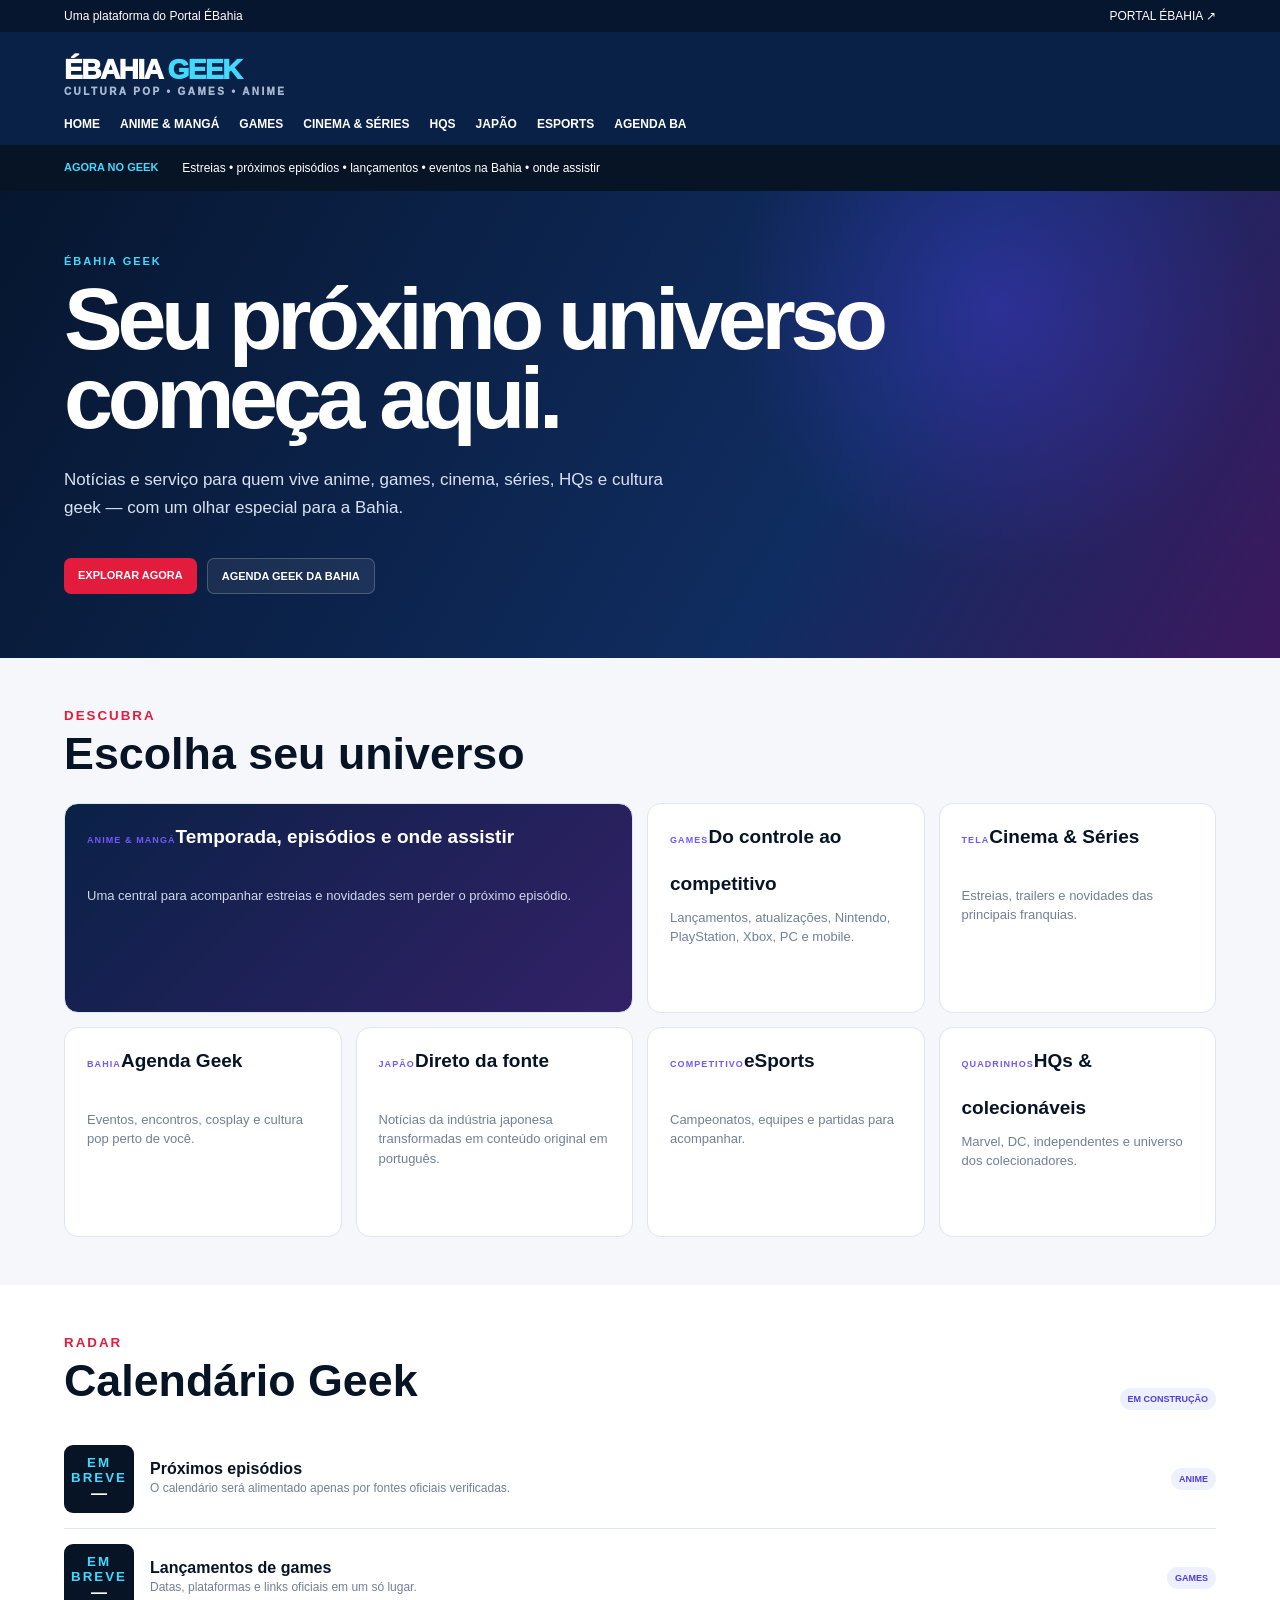
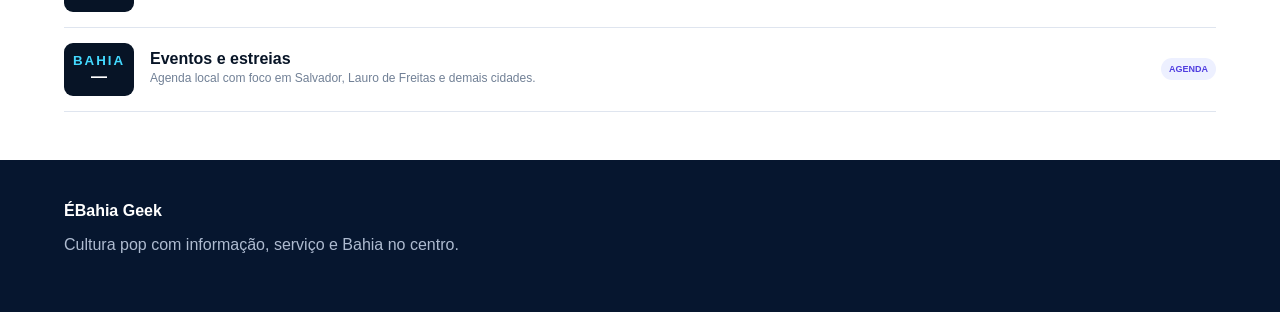
==== index.html @ 14f8c849 "Cria home do ÉBahia Geek" ====
<!doctype html><html lang="pt-BR"><head><meta charset="utf-8"><meta name="viewport" content="width=device-width,initial-scale=1"><meta name="theme-color" content="#0a2147"><title>ÉBahia Geek | Cultura pop, games, anime e tecnologia</title><meta name="description" content="ÉBahia Geek: anime, mangá, games, cinema, séries, HQs, cultura japonesa, eSports e agenda geek na Bahia."><link rel="stylesheet" href="assets/style.css"></head><body><div class="top"><span>Uma plataforma do Portal ÉBahia</span><a href="https://portalebahia.wordpress.com/">PORTAL ÉBAHIA ↗</a></div><header class="head"><a class="brand" href="./">ÉBAHIA <i>GEEK</i><span>CULTURA POP • GAMES • ANIME</span></a><nav class="nav"><a href="./">Home</a><a href="anime/">Anime & Mangá</a><a href="games/">Games</a><a href="cinema/">Cinema & Séries</a><a href="hqs/">HQs</a><a href="japao/">Japão</a><a href="esports/">eSports</a><a href="agenda/">Agenda BA</a></nav></header><div class="strip"><b>AGORA NO GEEK</b><span>Estreias • próximos episódios • lançamentos • eventos na Bahia • onde assistir</span></div><main><section class="hero"><span class="eyebrow">ÉBAHIA GEEK</span><h1>Seu próximo universo começa aqui.</h1><p>Notícias e serviço para quem vive anime, games, cinema, séries, HQs e cultura geek — com um olhar especial para a Bahia.</p><div class="actions"><a class="btn" href="#agora">EXPLORAR AGORA</a><a class="btn alt" href="agenda/">AGENDA GEEK DA BAHIA</a></div></section><section class="section" id="agora"><div class="section-head"><div><small>DESCUBRA</small><h2>Escolha seu universo</h2></div></div><div class="grid"><a class="card feature" href="anime/"><span class="tag">ANIME & MANGÁ</span><b>Temporada, episódios e onde assistir</b><p>Uma central para acompanhar estreias e novidades sem perder o próximo episódio.</p></a><a class="card" href="games/"><span class="tag">GAMES</span><b>Do controle ao competitivo</b><p>Lançamentos, atualizações, Nintendo, PlayStation, Xbox, PC e mobile.</p></a><a class="card" href="cinema/"><span class="tag">TELA</span><b>Cinema & Séries</b><p>Estreias, trailers e novidades das principais franquias.</p></a><a class="card" href="agenda/"><span class="tag">BAHIA</span><b>Agenda Geek</b><p>Eventos, encontros, cosplay e cultura pop perto de você.</p></a><a class="card" href="japao/"><span class="tag">JAPÃO</span><b>Direto da fonte</b><p>Notícias da indústria japonesa transformadas em conteúdo original em português.</p></a><a class="card" href="esports/"><span class="tag">COMPETITIVO</span><b>eSports</b><p>Campeonatos, equipes e partidas para acompanhar.</p></a><a class="card" href="hqs/"><span class="tag">QUADRINHOS</span><b>HQs & colecionáveis</b><p>Marvel, DC, independentes e universo dos colecionadores.</p></a></div></section><section class="section calendar"><div class="section-head"><div><small>RADAR</small><h2>Calendário Geek</h2></div><span class="pill">EM CONSTRUÇÃO</span></div><div class="release"><div class="date"><small>EM BREVE</small>—</div><div><b>Próximos episódios</b><p>O calendário será alimentado apenas por fontes oficiais verificadas.</p></div><span class="pill">ANIME</span></div><div class="release"><div class="date"><small>EM BREVE</small>—</div><div><b>Lançamentos de games</b><p>Datas, plataformas e links oficiais em um só lugar.</p></div><span class="pill">GAMES</span></div><div class="release"><div class="date"><small>BAHIA</small>—</div><div><b>Eventos e estreias</b><p>Agenda local com foco em Salvador, Lauro de Freitas e demais cidades.</p></div><span class="pill">AGENDA</span></div></section></main><footer><b>ÉBahia Geek</b><p>Cultura pop com informação, serviço e Bahia no centro.</p></footer></body></html>
---- assets/style.css ----
:root{--ink:#071426;--navy:#0a2147;--red:#e31b3d;--violet:#7257ff;--cyan:#43d9ff;--paper:#f5f7fb;--muted:#718096;--line:#dfe5ef}*{box-sizing:border-box}body{margin:0;font-family:Inter,Arial,sans-serif;background:var(--paper);color:var(--ink)}a{text-decoration:none;color:inherit}.top{background:#06162f;color:#fff;padding:9px 5vw;font-size:12px;display:flex;justify-content:space-between}.head{background:var(--navy);color:#fff;padding:22px 5vw 0}.brand{font-weight:1000;font-size:28px;letter-spacing:-1.5px}.brand i{font-style:normal;color:var(--cyan)}.brand span{display:block;font-size:10px;letter-spacing:.24em;color:#a9b7cf}.nav{display:flex;gap:20px;overflow:auto;padding:20px 0 14px;font-size:12px;font-weight:800;text-transform:uppercase}.hero{min-height:430px;padding:64px 5vw;display:grid;align-content:center;background:radial-gradient(circle at 78% 25%,#5c3cff55,transparent 25%),linear-gradient(120deg,#06162f,#102d61 65%,#3d185f);color:#fff}.eyebrow{font-size:11px;font-weight:900;letter-spacing:.18em;color:var(--cyan)}h1{font-size:clamp(2.5rem,7vw,5.5rem);line-height:.9;max-width:850px;margin:12px 0;letter-spacing:-.06em}.hero p{max-width:610px;color:#d8e2f1;font-size:17px;line-height:1.6}.actions{display:flex;gap:10px;margin-top:20px}.btn{padding:11px 14px;border-radius:7px;background:var(--red);color:#fff;font-size:11px;font-weight:900}.btn.alt{background:#ffffff12;border:1px solid #ffffff35}.section{padding:48px 5vw}.section-head{display:flex;justify-content:space-between;align-items:end;gap:20px;margin-bottom:20px}.section h2{font-size:clamp(1.7rem,4vw,2.8rem);margin:4px 0}.section small{font-weight:900;color:var(--red);letter-spacing:.15em}.grid{display:grid;grid-template-columns:repeat(4,1fr);gap:14px}.card{background:#fff;border:1px solid var(--line);border-radius:14px;overflow:hidden;min-height:210px;padding:22px;position:relative}.card b{font-size:19px}.card p{color:var(--muted);font-size:13px;line-height:1.5}.tag{display:inline-block;margin-bottom:28px;font-size:9px;font-weight:900;letter-spacing:.12em;color:var(--violet)}.feature{grid-column:span 2;background:linear-gradient(135deg,#0a2147,#332167);color:#fff}.feature p{color:#cfd8e8}.strip{background:#071426;color:#fff;padding:16px 5vw;display:flex;gap:24px;overflow:auto;white-space:nowrap}.strip b{color:var(--cyan);font-size:11px}.strip span{font-size:12px}.calendar{background:#fff}.release{display:grid;grid-template-columns:70px 1fr auto;gap:16px;align-items:center;padding:15px 0;border-bottom:1px solid var(--line)}.date{background:#071426;color:#fff;border-radius:9px;text-align:center;padding:10px 4px;font-weight:900}.date small{display:block;color:var(--cyan)}.release p{margin:3px 0;color:var(--muted);font-size:12px}.pill{font-size:9px;font-weight:900;background:#edf0ff;color:#503de0;padding:6px 8px;border-radius:99px}footer{padding:42px 5vw;background:#06162f;color:#aebbd0}footer b{color:#fff}@media(max-width:850px){.grid{grid-template-columns:1fr 1fr}.hero{min-height:380px}}@media(max-width:560px){.grid{grid-template-columns:1fr}.feature{grid-column:auto}.hero{padding-top:48px;padding-bottom:48px}.release{grid-template-columns:58px 1fr}.pill{display:none}.nav{gap:16px}.section{padding-top:36px;padding-bottom:36px}}
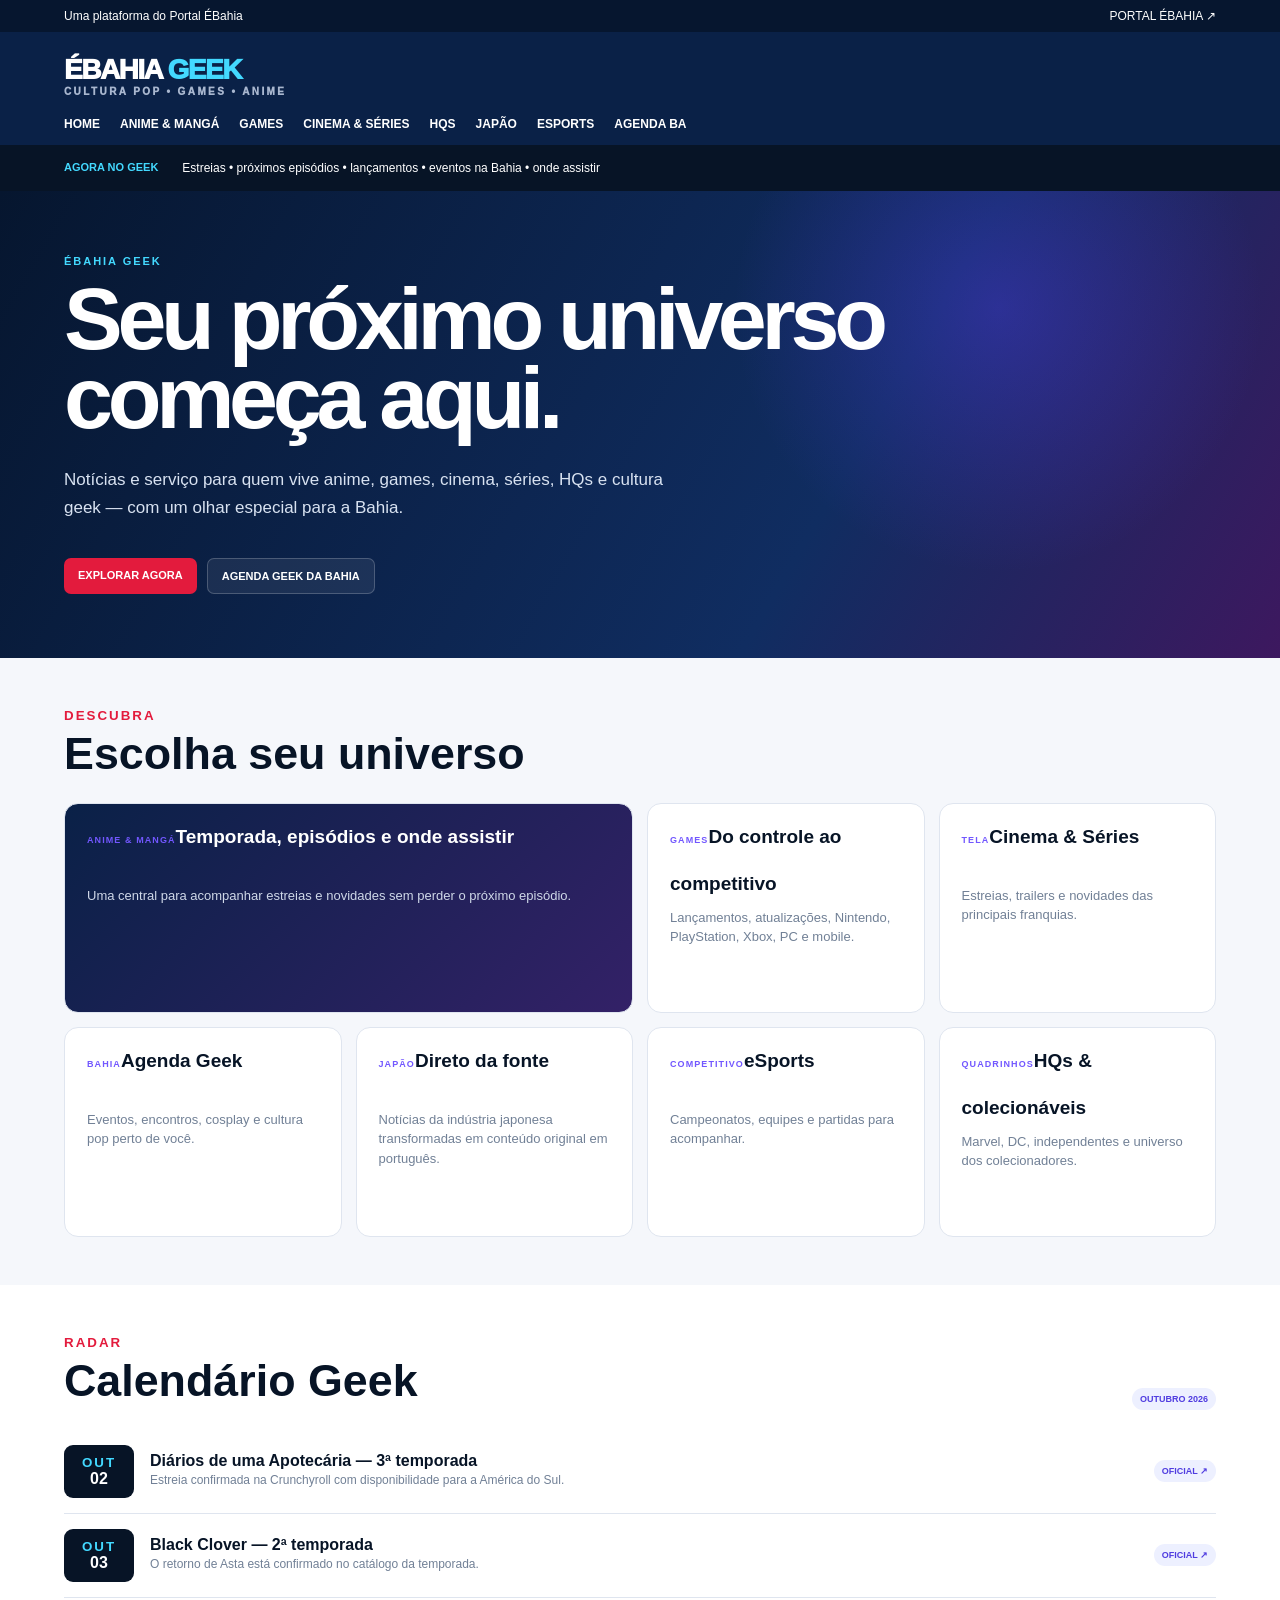
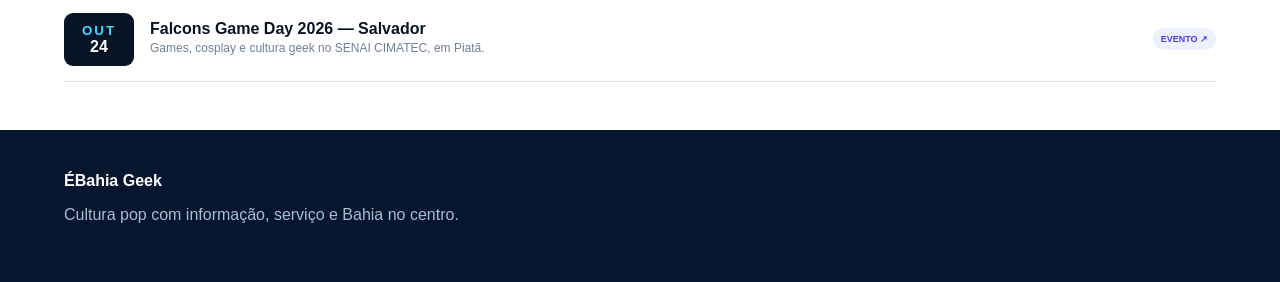
==== commit 74fb29ea: "Adiciona radar real de anime e agenda à home" ====
--- a/index.html
+++ b/index.html
@@ -1 +1 @@
-<!doctype html><html lang="pt-BR"><head><meta charset="utf-8"><meta name="viewport" content="width=device-width,initial-scale=1"><meta name="theme-color" content="#0a2147"><title>ÉBahia Geek | Cultura pop, games, anime e tecnologia</title><meta name="description" content="ÉBahia Geek: anime, mangá, games, cinema, séries, HQs, cultura japonesa, eSports e agenda geek na Bahia."><link rel="stylesheet" href="assets/style.css"></head><body><div class="top"><span>Uma plataforma do Portal ÉBahia</span><a href="https://portalebahia.wordpress.com/">PORTAL ÉBAHIA ↗</a></div><header class="head"><a class="brand" href="./">ÉBAHIA <i>GEEK</i><span>CULTURA POP • GAMES • ANIME</span></a><nav class="nav"><a href="./">Home</a><a href="anime/">Anime & Mangá</a><a href="games/">Games</a><a href="cinema/">Cinema & Séries</a><a href="hqs/">HQs</a><a href="japao/">Japão</a><a href="esports/">eSports</a><a href="agenda/">Agenda BA</a></nav></header><div class="strip"><b>AGORA NO GEEK</b><span>Estreias • próximos episódios • lançamentos • eventos na Bahia • onde assistir</span></div><main><section class="hero"><span class="eyebrow">ÉBAHIA GEEK</span><h1>Seu próximo universo começa aqui.</h1><p>Notícias e serviço para quem vive anime, games, cinema, séries, HQs e cultura geek — com um olhar especial para a Bahia.</p><div class="actions"><a class="btn" href="#agora">EXPLORAR AGORA</a><a class="btn alt" href="agenda/">AGENDA GEEK DA BAHIA</a></div></section><section class="section" id="agora"><div class="section-head"><div><small>DESCUBRA</small><h2>Escolha seu universo</h2></div></div><div class="grid"><a class="card feature" href="anime/"><span class="tag">ANIME & MANGÁ</span><b>Temporada, episódios e onde assistir</b><p>Uma central para acompanhar estreias e novidades sem perder o próximo episódio.</p></a><a class="card" href="games/"><span class="tag">GAMES</span><b>Do controle ao competitivo</b><p>Lançamentos, atualizações, Nintendo, PlayStation, Xbox, PC e mobile.</p></a><a class="card" href="cinema/"><span class="tag">TELA</span><b>Cinema & Séries</b><p>Estreias, trailers e novidades das principais franquias.</p></a><a class="card" href="agenda/"><span class="tag">BAHIA</span><b>Agenda Geek</b><p>Eventos, encontros, cosplay e cultura pop perto de você.</p></a><a class="card" href="japao/"><span class="tag">JAPÃO</span><b>Direto da fonte</b><p>Notícias da indústria japonesa transformadas em conteúdo original em português.</p></a><a class="card" href="esports/"><span class="tag">COMPETITIVO</span><b>eSports</b><p>Campeonatos, equipes e partidas para acompanhar.</p></a><a class="card" href="hqs/"><span class="tag">QUADRINHOS</span><b>HQs & colecionáveis</b><p>Marvel, DC, independentes e universo dos colecionadores.</p></a></div></section><section class="section calendar"><div class="section-head"><div><small>RADAR</small><h2>Calendário Geek</h2></div><span class="pill">EM CONSTRUÇÃO</span></div><div class="release"><div class="date"><small>EM BREVE</small>—</div><div><b>Próximos episódios</b><p>O calendário será alimentado apenas por fontes oficiais verificadas.</p></div><span class="pill">ANIME</span></div><div class="release"><div class="date"><small>EM BREVE</small>—</div><div><b>Lançamentos de games</b><p>Datas, plataformas e links oficiais em um só lugar.</p></div><span class="pill">GAMES</span></div><div class="release"><div class="date"><small>BAHIA</small>—</div><div><b>Eventos e estreias</b><p>Agenda local com foco em Salvador, Lauro de Freitas e demais cidades.</p></div><span class="pill">AGENDA</span></div></section></main><footer><b>ÉBahia Geek</b><p>Cultura pop com informação, serviço e Bahia no centro.</p></footer></body></html>+<!doctype html><html lang="pt-BR"><head><meta charset="utf-8"><meta name="viewport" content="width=device-width,initial-scale=1"><meta name="theme-color" content="#0a2147"><title>ÉBahia Geek | Cultura pop, games, anime e tecnologia</title><meta name="description" content="ÉBahia Geek: anime, mangá, games, cinema, séries, HQs, cultura japonesa, eSports e agenda geek na Bahia."><link rel="stylesheet" href="assets/style.css"></head><body><div class="top"><span>Uma plataforma do Portal ÉBahia</span><a href="https://portalebahia.wordpress.com/">PORTAL ÉBAHIA ↗</a></div><header class="head"><a class="brand" href="./">ÉBAHIA <i>GEEK</i><span>CULTURA POP • GAMES • ANIME</span></a><nav class="nav"><a href="./">Home</a><a href="anime/">Anime & Mangá</a><a href="games/">Games</a><a href="cinema/">Cinema & Séries</a><a href="hqs/">HQs</a><a href="japao/">Japão</a><a href="esports/">eSports</a><a href="agenda/">Agenda BA</a></nav></header><div class="strip"><b>AGORA NO GEEK</b><span>Estreias • próximos episódios • lançamentos • eventos na Bahia • onde assistir</span></div><main><section class="hero"><span class="eyebrow">ÉBAHIA GEEK</span><h1>Seu próximo universo começa aqui.</h1><p>Notícias e serviço para quem vive anime, games, cinema, séries, HQs e cultura geek — com um olhar especial para a Bahia.</p><div class="actions"><a class="btn" href="#agora">EXPLORAR AGORA</a><a class="btn alt" href="agenda/">AGENDA GEEK DA BAHIA</a></div></section><section class="section" id="agora"><div class="section-head"><div><small>DESCUBRA</small><h2>Escolha seu universo</h2></div></div><div class="grid"><a class="card feature" href="anime/"><span class="tag">ANIME & MANGÁ</span><b>Temporada, episódios e onde assistir</b><p>Uma central para acompanhar estreias e novidades sem perder o próximo episódio.</p></a><a class="card" href="games/"><span class="tag">GAMES</span><b>Do controle ao competitivo</b><p>Lançamentos, atualizações, Nintendo, PlayStation, Xbox, PC e mobile.</p></a><a class="card" href="cinema/"><span class="tag">TELA</span><b>Cinema & Séries</b><p>Estreias, trailers e novidades das principais franquias.</p></a><a class="card" href="agenda/"><span class="tag">BAHIA</span><b>Agenda Geek</b><p>Eventos, encontros, cosplay e cultura pop perto de você.</p></a><a class="card" href="japao/"><span class="tag">JAPÃO</span><b>Direto da fonte</b><p>Notícias da indústria japonesa transformadas em conteúdo original em português.</p></a><a class="card" href="esports/"><span class="tag">COMPETITIVO</span><b>eSports</b><p>Campeonatos, equipes e partidas para acompanhar.</p></a><a class="card" href="hqs/"><span class="tag">QUADRINHOS</span><b>HQs & colecionáveis</b><p>Marvel, DC, independentes e universo dos colecionadores.</p></a></div></section><section class="section calendar"><div class="section-head"><div><small>RADAR</small><h2>Calendário Geek</h2></div><span class="pill">OUTUBRO 2026</span></div><div class="release"><div class="date"><small>OUT</small>02</div><div><b>Diários de uma Apotecária — 3ª temporada</b><p>Estreia confirmada na Crunchyroll com disponibilidade para a América do Sul.</p></div><a class="pill" href="https://www.crunchyroll.com/pt-br/news/seasonal-lineup/2026/9/15/animes-temporada-outubro-2026-crunchyroll" target="_blank" rel="noopener">OFICIAL ↗</a></div><div class="release"><div class="date"><small>OUT</small>03</div><div><b>Black Clover — 2ª temporada</b><p>O retorno de Asta está confirmado no catálogo da temporada.</p></div><a class="pill" href="https://www.crunchyroll.com/pt-br/news/seasonal-lineup/2026/9/15/animes-temporada-outubro-2026-crunchyroll" target="_blank" rel="noopener">OFICIAL ↗</a></div><div class="release"><div class="date"><small>OUT</small>24</div><div><b>Falcons Game Day 2026 — Salvador</b><p>Games, cosplay e cultura geek no SENAI CIMATEC, em Piatã.</p></div><a class="pill" href="https://www.sympla.com.br/evento/lgc/3585737" target="_blank" rel="noopener">EVENTO ↗</a></div></section></main><footer><b>ÉBahia Geek</b><p>Cultura pop com informação, serviço e Bahia no centro.</p></footer></body></html>
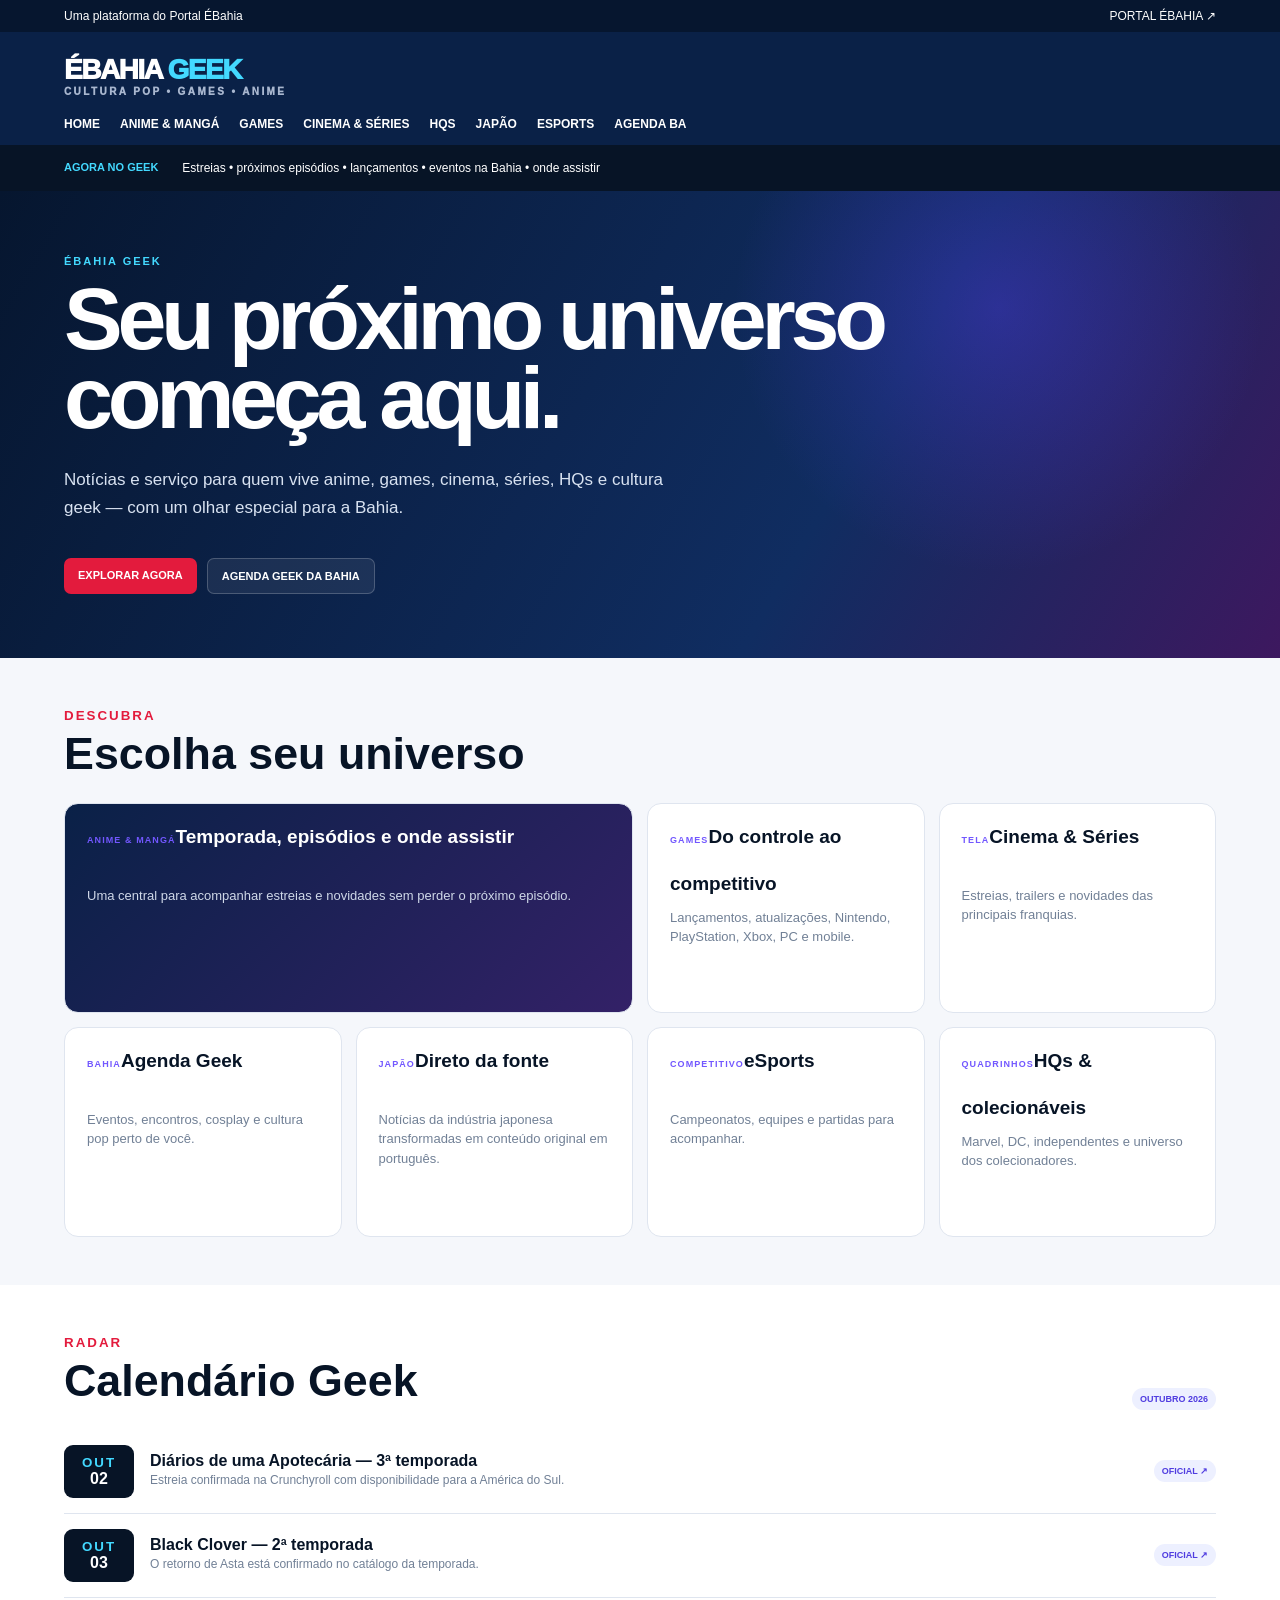
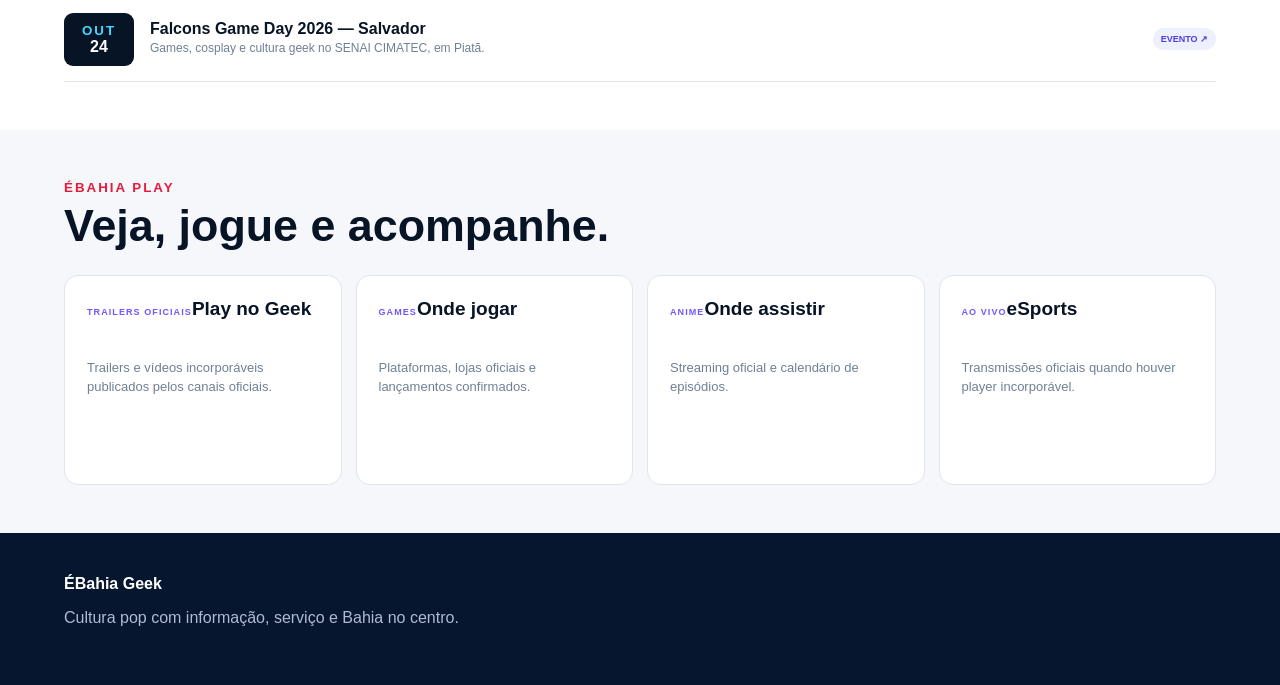
==== commit 26f4c094: "Eleva home Geek com hub Play e serviços" ====
--- a/index.html
+++ b/index.html
@@ -1 +1 @@
-<!doctype html><html lang="pt-BR"><head><meta charset="utf-8"><meta name="viewport" content="width=device-width,initial-scale=1"><meta name="theme-color" content="#0a2147"><title>ÉBahia Geek | Cultura pop, games, anime e tecnologia</title><meta name="description" content="ÉBahia Geek: anime, mangá, games, cinema, séries, HQs, cultura japonesa, eSports e agenda geek na Bahia."><link rel="stylesheet" href="assets/style.css"></head><body><div class="top"><span>Uma plataforma do Portal ÉBahia</span><a href="https://portalebahia.wordpress.com/">PORTAL ÉBAHIA ↗</a></div><header class="head"><a class="brand" href="./">ÉBAHIA <i>GEEK</i><span>CULTURA POP • GAMES • ANIME</span></a><nav class="nav"><a href="./">Home</a><a href="anime/">Anime & Mangá</a><a href="games/">Games</a><a href="cinema/">Cinema & Séries</a><a href="hqs/">HQs</a><a href="japao/">Japão</a><a href="esports/">eSports</a><a href="agenda/">Agenda BA</a></nav></header><div class="strip"><b>AGORA NO GEEK</b><span>Estreias • próximos episódios • lançamentos • eventos na Bahia • onde assistir</span></div><main><section class="hero"><span class="eyebrow">ÉBAHIA GEEK</span><h1>Seu próximo universo começa aqui.</h1><p>Notícias e serviço para quem vive anime, games, cinema, séries, HQs e cultura geek — com um olhar especial para a Bahia.</p><div class="actions"><a class="btn" href="#agora">EXPLORAR AGORA</a><a class="btn alt" href="agenda/">AGENDA GEEK DA BAHIA</a></div></section><section class="section" id="agora"><div class="section-head"><div><small>DESCUBRA</small><h2>Escolha seu universo</h2></div></div><div class="grid"><a class="card feature" href="anime/"><span class="tag">ANIME & MANGÁ</span><b>Temporada, episódios e onde assistir</b><p>Uma central para acompanhar estreias e novidades sem perder o próximo episódio.</p></a><a class="card" href="games/"><span class="tag">GAMES</span><b>Do controle ao competitivo</b><p>Lançamentos, atualizações, Nintendo, PlayStation, Xbox, PC e mobile.</p></a><a class="card" href="cinema/"><span class="tag">TELA</span><b>Cinema & Séries</b><p>Estreias, trailers e novidades das principais franquias.</p></a><a class="card" href="agenda/"><span class="tag">BAHIA</span><b>Agenda Geek</b><p>Eventos, encontros, cosplay e cultura pop perto de você.</p></a><a class="card" href="japao/"><span class="tag">JAPÃO</span><b>Direto da fonte</b><p>Notícias da indústria japonesa transformadas em conteúdo original em português.</p></a><a class="card" href="esports/"><span class="tag">COMPETITIVO</span><b>eSports</b><p>Campeonatos, equipes e partidas para acompanhar.</p></a><a class="card" href="hqs/"><span class="tag">QUADRINHOS</span><b>HQs & colecionáveis</b><p>Marvel, DC, independentes e universo dos colecionadores.</p></a></div></section><section class="section calendar"><div class="section-head"><div><small>RADAR</small><h2>Calendário Geek</h2></div><span class="pill">OUTUBRO 2026</span></div><div class="release"><div class="date"><small>OUT</small>02</div><div><b>Diários de uma Apotecária — 3ª temporada</b><p>Estreia confirmada na Crunchyroll com disponibilidade para a América do Sul.</p></div><a class="pill" href="https://www.crunchyroll.com/pt-br/news/seasonal-lineup/2026/9/15/animes-temporada-outubro-2026-crunchyroll" target="_blank" rel="noopener">OFICIAL ↗</a></div><div class="release"><div class="date"><small>OUT</small>03</div><div><b>Black Clover — 2ª temporada</b><p>O retorno de Asta está confirmado no catálogo da temporada.</p></div><a class="pill" href="https://www.crunchyroll.com/pt-br/news/seasonal-lineup/2026/9/15/animes-temporada-outubro-2026-crunchyroll" target="_blank" rel="noopener">OFICIAL ↗</a></div><div class="release"><div class="date"><small>OUT</small>24</div><div><b>Falcons Game Day 2026 — Salvador</b><p>Games, cosplay e cultura geek no SENAI CIMATEC, em Piatã.</p></div><a class="pill" href="https://www.sympla.com.br/evento/lgc/3585737" target="_blank" rel="noopener">EVENTO ↗</a></div></section></main><footer><b>ÉBahia Geek</b><p>Cultura pop com informação, serviço e Bahia no centro.</p></footer></body></html>+<!doctype html><html lang="pt-BR"><head><meta charset="utf-8"><meta name="viewport" content="width=device-width,initial-scale=1"><meta name="theme-color" content="#0a2147"><title>ÉBahia Geek | Cultura pop, games, anime e tecnologia</title><meta name="description" content="ÉBahia Geek: anime, mangá, games, cinema, séries, HQs, cultura japonesa, eSports e agenda geek na Bahia."><link rel="stylesheet" href="assets/style.css"></head><body><div class="top"><span>Uma plataforma do Portal ÉBahia</span><a href="https://portalebahia.wordpress.com/">PORTAL ÉBAHIA ↗</a></div><header class="head"><a class="brand" href="./">ÉBAHIA <i>GEEK</i><span>CULTURA POP • GAMES • ANIME</span></a><nav class="nav"><a href="./">Home</a><a href="anime/">Anime & Mangá</a><a href="games/">Games</a><a href="cinema/">Cinema & Séries</a><a href="hqs/">HQs</a><a href="japao/">Japão</a><a href="esports/">eSports</a><a href="agenda/">Agenda BA</a></nav></header><div class="strip"><b>AGORA NO GEEK</b><span>Estreias • próximos episódios • lançamentos • eventos na Bahia • onde assistir</span></div><main><section class="hero"><span class="eyebrow">ÉBAHIA GEEK</span><h1>Seu próximo universo começa aqui.</h1><p>Notícias e serviço para quem vive anime, games, cinema, séries, HQs e cultura geek — com um olhar especial para a Bahia.</p><div class="actions"><a class="btn" href="#agora">EXPLORAR AGORA</a><a class="btn alt" href="agenda/">AGENDA GEEK DA BAHIA</a></div></section><section class="section" id="agora"><div class="section-head"><div><small>DESCUBRA</small><h2>Escolha seu universo</h2></div></div><div class="grid"><a class="card feature" href="anime/"><span class="tag">ANIME & MANGÁ</span><b>Temporada, episódios e onde assistir</b><p>Uma central para acompanhar estreias e novidades sem perder o próximo episódio.</p></a><a class="card" href="games/"><span class="tag">GAMES</span><b>Do controle ao competitivo</b><p>Lançamentos, atualizações, Nintendo, PlayStation, Xbox, PC e mobile.</p></a><a class="card" href="cinema/"><span class="tag">TELA</span><b>Cinema & Séries</b><p>Estreias, trailers e novidades das principais franquias.</p></a><a class="card" href="agenda/"><span class="tag">BAHIA</span><b>Agenda Geek</b><p>Eventos, encontros, cosplay e cultura pop perto de você.</p></a><a class="card" href="japao/"><span class="tag">JAPÃO</span><b>Direto da fonte</b><p>Notícias da indústria japonesa transformadas em conteúdo original em português.</p></a><a class="card" href="esports/"><span class="tag">COMPETITIVO</span><b>eSports</b><p>Campeonatos, equipes e partidas para acompanhar.</p></a><a class="card" href="hqs/"><span class="tag">QUADRINHOS</span><b>HQs & colecionáveis</b><p>Marvel, DC, independentes e universo dos colecionadores.</p></a></div></section><section class="section calendar"><div class="section-head"><div><small>RADAR</small><h2>Calendário Geek</h2></div><span class="pill">OUTUBRO 2026</span></div><div class="release"><div class="date"><small>OUT</small>02</div><div><b>Diários de uma Apotecária — 3ª temporada</b><p>Estreia confirmada na Crunchyroll com disponibilidade para a América do Sul.</p></div><a class="pill" href="https://www.crunchyroll.com/pt-br/news/seasonal-lineup/2026/9/15/animes-temporada-outubro-2026-crunchyroll" target="_blank" rel="noopener">OFICIAL ↗</a></div><div class="release"><div class="date"><small>OUT</small>03</div><div><b>Black Clover — 2ª temporada</b><p>O retorno de Asta está confirmado no catálogo da temporada.</p></div><a class="pill" href="https://www.crunchyroll.com/pt-br/news/seasonal-lineup/2026/9/15/animes-temporada-outubro-2026-crunchyroll" target="_blank" rel="noopener">OFICIAL ↗</a></div><div class="release"><div class="date"><small>OUT</small>24</div><div><b>Falcons Game Day 2026 — Salvador</b><p>Games, cosplay e cultura geek no SENAI CIMATEC, em Piatã.</p></div><a class="pill" href="https://www.sympla.com.br/evento/lgc/3585737" target="_blank" rel="noopener">EVENTO ↗</a></div></section><section class="section dark-zone"><div class="section-head"><div><small>ÉBAHIA PLAY</small><h2>Veja, jogue e acompanhe.</h2></div></div><div class="grid"><a class="card neon" href="cinema/"><span class="tag">TRAILERS OFICIAIS</span><b>Play no Geek</b><p>Trailers e vídeos incorporáveis publicados pelos canais oficiais.</p></a><a class="card" href="games/"><span class="tag">GAMES</span><b>Onde jogar</b><p>Plataformas, lojas oficiais e lançamentos confirmados.</p></a><a class="card" href="anime/"><span class="tag">ANIME</span><b>Onde assistir</b><p>Streaming oficial e calendário de episódios.</p></a><a class="card" href="esports/"><span class="tag">AO VIVO</span><b>eSports</b><p>Transmissões oficiais quando houver player incorporável.</p></a></div></section></main><footer><b>ÉBahia Geek</b><p>Cultura pop com informação, serviço e Bahia no centro.</p></footer></body></html>
--- a/assets/style.css
+++ b/assets/style.css
@@ -1 +1 @@
-:root{--ink:#071426;--navy:#0a2147;--red:#e31b3d;--violet:#7257ff;--cyan:#43d9ff;--paper:#f5f7fb;--muted:#718096;--line:#dfe5ef}*{box-sizing:border-box}body{margin:0;font-family:Inter,Arial,sans-serif;background:var(--paper);color:var(--ink)}a{text-decoration:none;color:inherit}.top{background:#06162f;color:#fff;padding:9px 5vw;font-size:12px;display:flex;justify-content:space-between}.head{background:var(--navy);color:#fff;padding:22px 5vw 0}.brand{font-weight:1000;font-size:28px;letter-spacing:-1.5px}.brand i{font-style:normal;color:var(--cyan)}.brand span{display:block;font-size:10px;letter-spacing:.24em;color:#a9b7cf}.nav{display:flex;gap:20px;overflow:auto;padding:20px 0 14px;font-size:12px;font-weight:800;text-transform:uppercase}.hero{min-height:430px;padding:64px 5vw;display:grid;align-content:center;background:radial-gradient(circle at 78% 25%,#5c3cff55,transparent 25%),linear-gradient(120deg,#06162f,#102d61 65%,#3d185f);color:#fff}.eyebrow{font-size:11px;font-weight:900;letter-spacing:.18em;color:var(--cyan)}h1{font-size:clamp(2.5rem,7vw,5.5rem);line-height:.9;max-width:850px;margin:12px 0;letter-spacing:-.06em}.hero p{max-width:610px;color:#d8e2f1;font-size:17px;line-height:1.6}.actions{display:flex;gap:10px;margin-top:20px}.btn{padding:11px 14px;border-radius:7px;background:var(--red);color:#fff;font-size:11px;font-weight:900}.btn.alt{background:#ffffff12;border:1px solid #ffffff35}.section{padding:48px 5vw}.section-head{display:flex;justify-content:space-between;align-items:end;gap:20px;margin-bottom:20px}.section h2{font-size:clamp(1.7rem,4vw,2.8rem);margin:4px 0}.section small{font-weight:900;color:var(--red);letter-spacing:.15em}.grid{display:grid;grid-template-columns:repeat(4,1fr);gap:14px}.card{background:#fff;border:1px solid var(--line);border-radius:14px;overflow:hidden;min-height:210px;padding:22px;position:relative}.card b{font-size:19px}.card p{color:var(--muted);font-size:13px;line-height:1.5}.tag{display:inline-block;margin-bottom:28px;font-size:9px;font-weight:900;letter-spacing:.12em;color:var(--violet)}.feature{grid-column:span 2;background:linear-gradient(135deg,#0a2147,#332167);color:#fff}.feature p{color:#cfd8e8}.strip{background:#071426;color:#fff;padding:16px 5vw;display:flex;gap:24px;overflow:auto;white-space:nowrap}.strip b{color:var(--cyan);font-size:11px}.strip span{font-size:12px}.calendar{background:#fff}.release{display:grid;grid-template-columns:70px 1fr auto;gap:16px;align-items:center;padding:15px 0;border-bottom:1px solid var(--line)}.date{background:#071426;color:#fff;border-radius:9px;text-align:center;padding:10px 4px;font-weight:900}.date small{display:block;color:var(--cyan)}.release p{margin:3px 0;color:var(--muted);font-size:12px}.pill{font-size:9px;font-weight:900;background:#edf0ff;color:#503de0;padding:6px 8px;border-radius:99px}footer{padding:42px 5vw;background:#06162f;color:#aebbd0}footer b{color:#fff}@media(max-width:850px){.grid{grid-template-columns:1fr 1fr}.hero{min-height:380px}}@media(max-width:560px){.grid{grid-template-columns:1fr}.feature{grid-column:auto}.hero{padding-top:48px;padding-bottom:48px}.release{grid-template-columns:58px 1fr}.pill{display:none}.nav{gap:16px}.section{padding-top:36px;padding-bottom:36px}}+:root{--ink:#071426;--navy:#0a2147;--red:#e31b3d;--violet:#7257ff;--cyan:#43d9ff;--paper:#f5f7fb;--muted:#718096;--line:#dfe5ef}*{box-sizing:border-box}body{margin:0;font-family:Inter,Arial,sans-serif;background:var(--paper);color:var(--ink)}a{text-decoration:none;color:inherit}.top{background:#06162f;color:#fff;padding:9px 5vw;font-size:12px;display:flex;justify-content:space-between}.head{background:var(--navy);color:#fff;padding:22px 5vw 0}.brand{font-weight:1000;font-size:28px;letter-spacing:-1.5px}.brand i{font-style:normal;color:var(--cyan)}.brand span{display:block;font-size:10px;letter-spacing:.24em;color:#a9b7cf}.nav{display:flex;gap:20px;overflow:auto;padding:20px 0 14px;font-size:12px;font-weight:800;text-transform:uppercase}.hero{min-height:430px;padding:64px 5vw;display:grid;align-content:center;background:radial-gradient(circle at 78% 25%,#5c3cff55,transparent 25%),linear-gradient(120deg,#06162f,#102d61 65%,#3d185f);color:#fff}.eyebrow{font-size:11px;font-weight:900;letter-spacing:.18em;color:var(--cyan)}h1{font-size:clamp(2.5rem,7vw,5.5rem);line-height:.9;max-width:850px;margin:12px 0;letter-spacing:-.06em}.hero p{max-width:610px;color:#d8e2f1;font-size:17px;line-height:1.6}.actions{display:flex;gap:10px;margin-top:20px}.btn{padding:11px 14px;border-radius:7px;background:var(--red);color:#fff;font-size:11px;font-weight:900}.btn.alt{background:#ffffff12;border:1px solid #ffffff35}.section{padding:48px 5vw}.section-head{display:flex;justify-content:space-between;align-items:end;gap:20px;margin-bottom:20px}.section h2{font-size:clamp(1.7rem,4vw,2.8rem);margin:4px 0}.section small{font-weight:900;color:var(--red);letter-spacing:.15em}.grid{display:grid;grid-template-columns:repeat(4,1fr);gap:14px}.card{background:#fff;border:1px solid var(--line);border-radius:14px;overflow:hidden;min-height:210px;padding:22px;position:relative}.card b{font-size:19px}.card p{color:var(--muted);font-size:13px;line-height:1.5}.tag{display:inline-block;margin-bottom:28px;font-size:9px;font-weight:900;letter-spacing:.12em;color:var(--violet)}.feature{grid-column:span 2;background:linear-gradient(135deg,#0a2147,#332167);color:#fff}.feature p{color:#cfd8e8}.strip{background:#071426;color:#fff;padding:16px 5vw;display:flex;gap:24px;overflow:auto;white-space:nowrap}.strip b{color:var(--cyan);font-size:11px}.strip span{font-size:12px}.calendar{background:#fff}.release{display:grid;grid-template-columns:70px 1fr auto;gap:16px;align-items:center;padding:15px 0;border-bottom:1px solid var(--line)}.date{background:#071426;color:#fff;border-radius:9px;text-align:center;padding:10px 4px;font-weight:900}.date small{display:block;color:var(--cyan)}.release p{margin:3px 0;color:var(--muted);font-size:12px}.pill{font-size:9px;font-weight:900;background:#edf0ff;color:#503de0;padding:6px 8px;border-radius:99px}footer{padding:42px 5vw;background:#06162f;color:#aebbd0}footer b{color:#fff}@media(max-width:850px){.grid{grid-template-columns:1fr 1fr}.hero{min-height:380px}}@media(max-width:560px){.grid{grid-template-columns:1fr}.feature{grid-column:auto}.hero{padding-top:48px;padding-bottom:48px}.release{grid-template-columns:58px 1fr}.pill{display:none}.nav{gap:16px}.section{padding-top:36px;padding-bottom:36px}}.release a.pill{transition:.2s}.release a.pill:hover{transform:translateY(-1px);filter:brightness(.95)}.source-note{font-size:11px;color:var(--muted);margin-top:14px}
